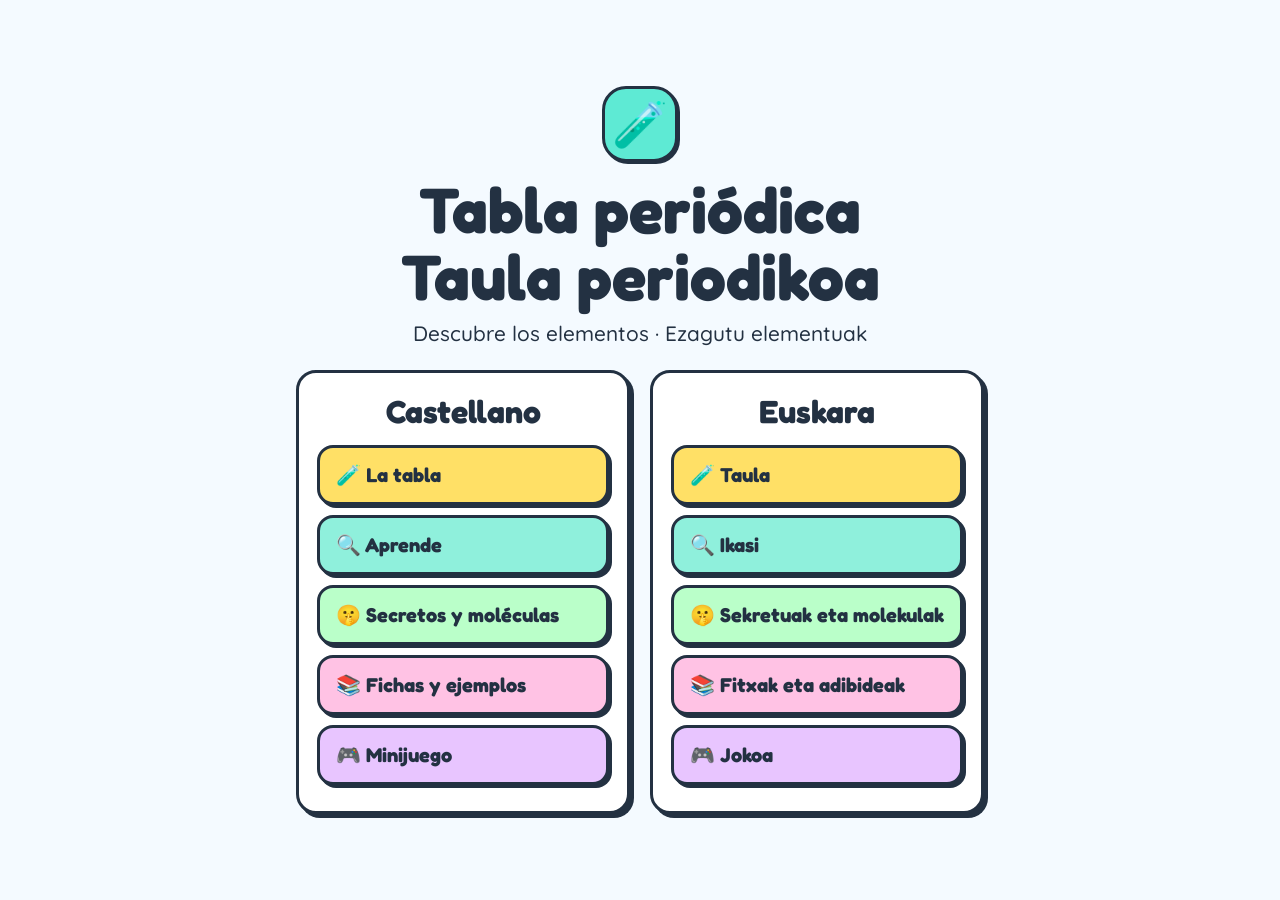
==== index.html @ 5d47e3de "feat: add bilingual kids periodic table site Co-Authored-By: Claude Sonnet 5.5 <noreply@anthropic.co" ====
<!doctype html>
<html lang="es">
<head>
<meta charset="utf-8">
<meta name="viewport" content="width=device-width, initial-scale=1, viewport-fit=cover">
<meta name="theme-color" content="#f4faff">
<title>Tabla periódica infantil · Taula periodiko txikia</title>
<meta name="description" content="Tabla periódica interactiva para niños y niñas, en castellano y euskera. Taula periodiko interaktiboa haurrentzat, gaztelaniaz eta euskaraz.">
<link rel="icon" href="assets/icon.svg" type="image/svg+xml">
<link rel="manifest" href="manifest.webmanifest">
<link rel="stylesheet" href="assets/css/site.css">
</head>
<body>
<main class="home"><div>
  <div class="logo" style="margin:0 auto 14px;width:76px;height:76px;font-size:2.8rem;border-radius:24px;border-width:3px">🧪</div>
  <h1>Tabla periódica<br>Taula periodikoa</h1>
  <p>Descubre los elementos · Ezagutu elementuak</p>
  <div class="langs">
    <section class="fun-card lc" lang="es"><h2>Castellano</h2>
      <a href="es/tabla.html" style="--c:#ffe066">🧪 La tabla</a>
      <a href="es/aprende.html" style="--c:#8ff0dc">🔍 Aprende</a>
      <a href="es/secretos.html" style="--c:#baffc9">🤫 Secretos y moléculas</a>
      <a href="es/fichas.html" style="--c:#ffc2e4">📚 Fichas y ejemplos</a>
      <a href="es/quiz.html" style="--c:#e8c5ff">🎮 Minijuego</a></section>
    <section class="fun-card lc" lang="eu"><h2>Euskara</h2>
      <a href="eu/tabla.html" style="--c:#ffe066">🧪 Taula</a>
      <a href="eu/aprende.html" style="--c:#8ff0dc">🔍 Ikasi</a>
      <a href="eu/secretos.html" style="--c:#baffc9">🤫 Sekretuak eta molekulak</a>
      <a href="eu/fichas.html" style="--c:#ffc2e4">📚 Fitxak eta adibideak</a>
      <a href="eu/quiz.html" style="--c:#e8c5ff">🎮 Jokoa</a></section>
  </div></div></main>
</body>
</html>
---- assets/css/site.css ----
@font-face{font-family:"Fredoka";font-weight:400;font-display:swap;src:url(../fonts/fredoka-1.ttf) format("truetype")}
@font-face{font-family:"Fredoka";font-weight:600;font-display:swap;src:url(../fonts/fredoka-2.ttf) format("truetype")}
@font-face{font-family:"Fredoka";font-weight:700;font-display:swap;src:url(../fonts/fredoka-3.ttf) format("truetype")}
@font-face{font-family:"Quicksand";font-weight:500;font-display:swap;src:url(../fonts/quicksand-1.ttf) format("truetype")}
@font-face{font-family:"Quicksand";font-weight:700;font-display:swap;src:url(../fonts/quicksand-2.ttf) format("truetype")}

:root{
  --ink:#233142; --bg:#f4faff; --muted:#5b6b80; --teal:#0eb194; --sun:#ffe066;
  --alk:#ffb3ba; --alke:#ffdfba; --tra:#ffffba; --pos:#baffc9; --met:#bae1ff;
  --non:#e8c5ff; --hal:#ffd1dc; --nob:#c7ceea; --lan:#fdfd96; --act:#fed0bb;
}
*{box-sizing:border-box;-webkit-tap-highlight-color:transparent}
html{scroll-behavior:smooth}
body{margin:0;background:var(--bg);color:var(--ink);font-family:"Quicksand","Fredoka",system-ui,sans-serif;font-weight:500;line-height:1.45}
h1,h2,h3,.fun{font-family:"Fredoka","Quicksand",sans-serif;font-weight:700}
button{font:inherit;color:inherit}
a{color:inherit}
.hidden{display:none!important}

/* ---------- header ---------- */
.top{position:sticky;top:0;z-index:40;background:#fffffff2;backdrop-filter:blur(8px);border-bottom:4px solid var(--ink);padding:10px 16px 8px}
.top .row{max-width:1400px;margin:0 auto;display:flex;flex-wrap:wrap;align-items:center;gap:10px 16px}
.brand{display:flex;align-items:center;gap:12px;text-decoration:none;margin-right:auto}
.logo{width:46px;height:46px;border:2px solid var(--ink);border-radius:16px;background:#5eead4;display:grid;place-items:center;font-size:1.6rem;box-shadow:2px 2px 0 var(--ink)}
.brand h1{margin:0;font-size:1.35rem;line-height:1.05}
.brand small{display:block;color:var(--muted);font-weight:500;font-size:.85rem}
.seg{display:inline-flex;border:3px solid var(--ink);border-radius:999px;overflow:hidden;background:#fff;box-shadow:2px 2px 0 var(--ink)}
.seg a{padding:6px 16px;font-weight:700;text-decoration:none;font-family:"Fredoka",sans-serif}
.seg a.on{background:var(--ink);color:#fff}
.btn{display:inline-flex;align-items:center;gap:6px;border:2px solid var(--ink);border-radius:14px;background:#fff;padding:7px 14px;font-weight:700;cursor:pointer;text-decoration:none;box-shadow:2px 2px 0 var(--ink);transition:transform .1s,box-shadow .1s;font-family:"Fredoka",sans-serif}
.btn:active{transform:translate(2px,2px);box-shadow:0 0 0 var(--ink)}
.btn.y{background:#ffe066}.btn.t{background:#8ff0dc}.btn.p{background:#ffc2e4}.btn.d{background:var(--ink);color:#fff}
.tabs{max-width:1400px;margin:8px auto 0;display:flex;gap:8px;overflow-x:auto;padding:2px 2px 6px}
.tabs a{flex:none;border:2px solid var(--ink);border-radius:14px;padding:8px 16px;font-weight:700;text-decoration:none;background:#fff;box-shadow:2px 2px 0 var(--ink);white-space:nowrap;font-family:"Fredoka",sans-serif}
.tabs a[aria-current=page]{background:var(--ink);color:#fff}
main{max-width:1400px;margin:0 auto;padding:16px}
footer.foot{text-align:center;color:var(--muted);font-size:.9rem;padding:20px 16px 34px;border-top:2px dashed #cdd9e6;margin-top:30px}

/* ---------- cards ---------- */
.fun-card{background:#fff;border:3px solid var(--ink);border-radius:20px;box-shadow:4px 4px 0 var(--ink);padding:16px 18px}
h2.sec{font-size:clamp(1.5rem,3.2vw,2.1rem);margin:28px 0 12px;display:flex;align-items:center;gap:10px}
h2.sec:first-child{margin-top:6px}
p.lead{font-size:1.12rem;margin:0 0 10px}
.cards{display:grid;grid-template-columns:repeat(auto-fill,minmax(min(100%,290px),1fr));gap:16px}
.card h3{margin:0 0 6px;font-size:1.25rem;display:flex;gap:8px;align-items:center}
.card p{margin:0}
.card .em{font-size:2rem}
.yr{display:inline-block;background:var(--sun);border:2px solid var(--ink);border-radius:10px;padding:0 10px;font-weight:700;font-family:"Fredoka",sans-serif;margin-bottom:6px}
.cat-alk{--c:var(--alk)}.cat-alke{--c:var(--alke)}.cat-tra{--c:var(--tra)}.cat-pos{--c:var(--pos)}.cat-met{--c:var(--met)}
.cat-non{--c:var(--non)}.cat-hal{--c:var(--hal)}.cat-nob{--c:var(--nob)}.cat-lan{--c:var(--lan)}.cat-act{--c:var(--act)}

/* ---------- search + filters ---------- */
.searchbar{display:flex;gap:12px;align-items:center;flex-wrap:wrap}
.searchbar input{flex:1 1 280px;min-width:0;border:3px solid var(--ink);border-radius:16px;padding:12px 16px;font:inherit;font-weight:700;background:#fff;box-shadow:2px 2px 0 var(--ink)}
.searchbar input:focus{outline:3px solid var(--teal)}
.fams{display:grid;grid-template-columns:repeat(auto-fill,minmax(230px,1fr));gap:8px;margin-top:10px}
.chip{display:flex;align-items:center;gap:8px;border:2px solid var(--ink);border-radius:12px;background:var(--c,#fff);padding:6px 10px;font-weight:700;cursor:pointer;text-align:left;font-size:.92rem;line-height:1.15}
.chip i{flex:none;width:16px;height:16px;border-radius:50%;border:2px solid var(--ink);background:#fff}
.chip.on i{background:var(--ink)}
.chip.off{opacity:.4}

/* ---------- periodic table ---------- */
.tbl-wrap{overflow-x:auto;padding:6px 4px 14px}
.tbl{container-type:inline-size;min-width:900px}
.grid{--u:calc(100cqw/18);display:grid;grid-template-columns:repeat(18,1fr);gap:calc(var(--u)*.05);grid-template-rows:repeat(7,auto) calc(var(--u)*.3) repeat(2,auto)}
.cell{position:relative;aspect-ratio:1/1.06;min-width:0;display:flex;flex-direction:column;align-items:center;justify-content:center;background:var(--c);
  border:2px solid var(--ink);border-radius:calc(var(--u)*.14);box-shadow:2px 2px 0 var(--ink);cursor:pointer;padding:0;transition:transform .12s}
.cell:hover,.cell:focus-visible{transform:scale(1.18) translateY(-3px);z-index:20;box-shadow:0 8px 16px #0003,3px 3px 0 var(--ink);outline:0}
.cell.act{outline:4px solid var(--teal);outline-offset:2px;transform:scale(1.18);z-index:25}
.cell.dim{opacity:.2;filter:grayscale(50%)}
.cell .n{position:absolute;top:4%;left:9%;font-size:calc(var(--u)*.2);font-weight:700}
.cell .e{position:absolute;top:2%;right:6%;font-size:calc(var(--u)*.3);line-height:1.1}
.cell .s{font-family:"Fredoka",sans-serif;font-size:calc(var(--u)*.44);font-weight:700;line-height:1;margin-top:calc(var(--u)*.1)}
.cell .nm{font-size:calc(var(--u)*.155);font-weight:700;line-height:1;max-width:96%;overflow:hidden;white-space:nowrap;letter-spacing:-.02em}
.ph{aspect-ratio:1/1.06;display:flex;flex-direction:column;align-items:center;justify-content:center;text-align:center;background:var(--c);border:2px dashed var(--ink);
  border-radius:calc(var(--u)*.14);font-size:calc(var(--u)*.155);font-weight:700;line-height:1.1;overflow:hidden;min-width:0}
.keybox{grid-row:1/4;grid-column:3/8;display:flex;gap:calc(var(--u)*.2);align-items:center;background:#fff;border:3px solid var(--ink);border-radius:20px;box-shadow:4px 4px 0 var(--ink);padding:calc(var(--u)*.15)}
.keybox .mini{flex:none;width:calc(var(--u)*1.35);aspect-ratio:1/1.06;position:relative;background:var(--alk);border:2px solid var(--ink);border-radius:calc(var(--u)*.14);display:flex;flex-direction:column;align-items:center;justify-content:center;box-shadow:2px 2px 0 var(--ink)}
.keybox .mini .n{position:absolute;top:4%;left:8%;font-size:calc(var(--u)*.26);font-weight:700}
.keybox .mini .e{position:absolute;top:0;right:5%;font-size:calc(var(--u)*.4)}
.keybox .mini .s{font-family:"Fredoka",sans-serif;font-size:calc(var(--u)*.6);font-weight:700;line-height:1;margin-top:calc(var(--u)*.16)}
.keybox .mini .nm{font-size:calc(var(--u)*.21);font-weight:700}
.keybox h3{margin:0 0 calc(var(--u)*.05);font-size:calc(var(--u)*.27)}
.keybox ol{margin:0;padding:0;list-style:none;font-size:calc(var(--u)*.21);font-weight:700;line-height:1.3}
.keybox ol b{display:inline-grid;place-items:center;width:1.4em;height:1.4em;border-radius:50%;background:var(--ink);color:#fff;margin-right:.4em;font-size:.85em}
.hello{grid-row:1/4;grid-column:8/13;display:flex;align-items:center;justify-content:center;text-align:center;font-family:"Fredoka",sans-serif;font-weight:700;font-size:calc(var(--u)*.3);gap:calc(var(--u)*.2);padding:calc(var(--u)*.1)}
.hello span.big{font-size:calc(var(--u)*1.1)}

/* ---------- detail panel ---------- */
.detail{display:grid;grid-template-columns:auto 1fr;gap:22px;align-items:center;margin-top:16px;background:var(--c,#fff)}
.detail .badge{background:#fff;border:3px solid var(--ink);border-radius:18px;padding:8px 18px;text-align:center;box-shadow:3px 3px 0 var(--ink);min-width:120px}
.detail .badge .num{font-weight:700}
.detail .badge .sym{font-family:"Fredoka",sans-serif;font-size:3.6rem;line-height:1;font-weight:700}
.detail .badge .emo{font-size:2.4rem;line-height:1.1}
.detail h2{margin:0;font-size:2rem}
.detail .fam{display:inline-block;background:#fff;border:2px solid var(--ink);border-radius:999px;padding:1px 12px;font-weight:700;font-size:.85rem;margin-bottom:4px}
.detail .hint{font-size:1.25rem;margin:4px 0 10px}
.detail .acts{display:flex;gap:10px;flex-wrap:wrap}
@media (max-width:640px){.detail{grid-template-columns:1fr;text-align:center}.detail .acts{justify-content:center}}

/* ---------- learn page ---------- */
.two{display:grid;grid-template-columns:repeat(auto-fit,minmax(min(100%,320px),1fr));gap:16px}
.two .fun-card h2{margin:0 0 6px;font-size:1.5rem}
.two .fun-card p{margin:0 0 8px;font-size:1.05rem}
.steps{list-style:none;padding:0;margin:0;display:grid;gap:10px}
.steps li{display:flex;gap:14px;align-items:center;font-size:1.12rem}
.steps b{flex:none;width:40px;height:40px;border-radius:50%;background:var(--ink);color:#fff;display:grid;place-items:center;font-family:"Fredoka",sans-serif;font-size:1.2rem}
.readbox{display:grid;grid-template-columns:minmax(200px,300px) 1fr;gap:26px;align-items:center}
.ex{position:relative;background:var(--alk);border:3px solid var(--ink);border-radius:22px;aspect-ratio:1/1.06;max-width:280px;margin:12px auto;display:flex;flex-direction:column;align-items:center;justify-content:center;box-shadow:4px 4px 0 var(--ink)}
.ex .n{position:absolute;top:10px;left:16px;font-size:2rem;font-weight:700}
.ex .e{position:absolute;top:6px;right:12px;font-size:3rem}
.ex .s{font-family:"Fredoka",sans-serif;font-size:5.4rem;font-weight:700;line-height:1;margin-top:1.2rem}
.ex .nm{font-size:1.5rem;font-weight:700}
@media (max-width:700px){.readbox{grid-template-columns:1fr}}
.time{position:relative;display:grid;gap:14px;padding-left:20px;border-left:5px solid var(--ink);margin-left:12px}
.time .it{position:relative}
.time .it::before{content:"";position:absolute;left:-33px;top:18px;width:20px;height:20px;border-radius:50%;background:var(--sun);border:3px solid var(--ink)}
.time .it h3{margin:2px 0 2px;font-size:1.2rem}
.fam-card{background:var(--c)}
.fam-card h3{font-size:1.15rem}

/* ---------- molecules ---------- */
.mol{display:flex;gap:6px;align-items:center;margin:8px 0;flex-wrap:wrap}
.atom{position:relative;width:46px;height:46px;border-radius:50%;border:3px solid var(--ink);display:grid;place-items:center;font-weight:700;font-size:1.05rem;background:var(--cpk,#ddd);color:var(--tx,var(--ink));font-family:"Fredoka",sans-serif}
.atom b{position:absolute;right:-8px;bottom:-8px;background:var(--ink);color:#fff;border-radius:99px;font-size:.72rem;padding:0 6px}
.formula{font-size:1.5rem;font-weight:700;font-family:"Fredoka",sans-serif;margin-left:6px}
.molcard{background:var(--bgc)}
.molcard .top2{display:flex;justify-content:space-between;align-items:center}
.molcard .em{font-size:2.4rem}
.bars{display:grid;gap:10px}
.bar-row{display:grid;grid-template-columns:160px 1fr 56px;gap:10px;align-items:center;font-weight:700}
.bar-row .track{height:28px;background:#fff;border:3px solid var(--ink);border-radius:999px;overflow:hidden}
.bar-row .fill{height:100%;background:var(--c);border-right:3px solid var(--ink)}
@media (max-width:560px){.bar-row{grid-template-columns:110px 1fr 46px}}
.scene .it{display:flex;gap:10px;align-items:center;margin-top:10px;line-height:1.25}
.scene .it .em{font-size:2rem}

/* ---------- fichas ---------- */
.fichas{display:grid;grid-template-columns:repeat(auto-fill,minmax(min(100%,260px),1fr));gap:12px}
.ficha{display:flex;gap:12px;align-items:center;background:var(--c);border:3px solid var(--ink);border-radius:18px;box-shadow:3px 3px 0 var(--ink);padding:10px 14px;text-decoration:none;transition:transform .1s}
.ficha:hover{transform:translateY(-3px)}
.ficha .em{font-size:2.2rem}
.ficha .hd{font-family:"Fredoka",sans-serif;font-weight:700;font-size:1.1rem;line-height:1.1}
.ficha p{margin:2px 0 0;font-size:.85rem;line-height:1.25}

/* ---------- element page ---------- */
.hero{display:grid;grid-template-columns:auto 1fr;gap:26px;align-items:center;background:var(--c)}
.hero .emo{font-size:clamp(6rem,15vw,10rem);line-height:1}
.hero .sym{font-family:"Fredoka",sans-serif;font-size:clamp(4rem,9vw,6.5rem);line-height:.95;font-weight:700}
.hero h1{margin:0;font-size:clamp(2rem,6vw,3.4rem);line-height:1.05}
.hero .num{display:inline-block;background:#fff;border:3px solid var(--ink);border-radius:999px;padding:0 16px;font-weight:700;font-family:"Fredoka",sans-serif;font-size:1.2rem}
.hero .hint{font-size:1.35rem;margin:8px 0 12px}
@media (max-width:620px){.hero{grid-template-columns:1fr;text-align:center}}
.facts{display:grid;grid-template-columns:repeat(auto-fill,minmax(min(100%,200px),1fr));gap:12px}
.fact{background:#fff;border:3px solid var(--ink);border-radius:16px;box-shadow:3px 3px 0 var(--ink);padding:10px 14px}
.fact small{display:block;color:var(--muted);font-weight:700;font-size:.8rem;text-transform:uppercase;letter-spacing:.04em}
.fact b{font-family:"Fredoka",sans-serif;font-size:1.3rem;line-height:1.2}
.uses{display:grid;grid-template-columns:repeat(auto-fit,minmax(min(100%,230px),1fr));gap:14px}
.use{display:flex;gap:12px;align-items:center;background:#fff;border:3px solid var(--ink);border-radius:18px;box-shadow:3px 3px 0 var(--ink);padding:12px 14px;font-size:1.08rem}
.use .em{font-size:2.4rem}
.curio{background:#fff8d6;display:flex;gap:14px;align-items:center;font-size:1.2rem}
.curio .em{font-size:2.6rem}
.minipt{display:grid;grid-template-columns:repeat(18,1fr);gap:3px;max-width:640px}
.minipt a{aspect-ratio:1;background:var(--c);border:1.5px solid var(--ink);border-radius:4px;display:grid;place-items:center;font-size:.55rem;font-weight:700;text-decoration:none;min-width:0}
.minipt a.me{outline:3px solid var(--teal);transform:scale(1.5);z-index:2;background:var(--sun);border-width:2px}
.minipt i{display:block}
.nav2{display:flex;justify-content:space-between;gap:10px;flex-wrap:wrap;margin-top:22px}

/* ---------- quiz ---------- */
.quiz{text-align:center;max-width:820px;margin:0 auto}
.quiz .score{font-family:"Fredoka",sans-serif;font-size:1.3rem}
.quiz .bigem{font-size:clamp(4.5rem,14vw,8rem);line-height:1}
.quiz .q{font-family:"Fredoka",sans-serif;font-size:clamp(1.4rem,3.4vw,2rem);margin:6px 0}
.quiz .hintq{font-size:1.3rem;margin:4px auto 16px}
.opts{display:flex;gap:14px;flex-wrap:wrap;justify-content:center}
.opt{min-width:150px;min-height:96px;border:3px solid var(--ink);border-radius:20px;background:var(--c,#fff);cursor:pointer;font-size:1.15rem;font-weight:700;padding:8px 16px;box-shadow:4px 4px 0 var(--ink)}
.opt .sy{display:block;font-family:"Fredoka",sans-serif;font-size:2.4rem;line-height:1}
.opt:active{transform:translate(3px,3px);box-shadow:none}
.opt.ok{background:#7be08a}
.opt.no{animation:shake .35s;background:#ffb3b3}
@keyframes shake{25%{transform:translateX(-8px)}75%{transform:translateX(8px)}}
.feedback{min-height:3em;font-size:1.3rem;font-weight:700;margin-top:14px}
.confetti{position:fixed;inset:0;pointer-events:none;z-index:60;overflow:hidden}
.confetti span{position:absolute;top:-30px;font-size:2rem;animation:fall 1.6s ease-in forwards}
@keyframes fall{to{transform:translateY(110vh) rotate(540deg)}}

/* ---------- downloads ---------- */
.dl{display:grid;grid-template-columns:repeat(auto-fit,minmax(min(100%,300px),1fr));gap:16px}
.dl a{display:block;text-decoration:none}
.dl img{width:100%;height:auto;border:2px solid var(--ink);border-radius:12px;display:block}
.dl span{display:block;margin-top:8px;font-family:"Fredoka",sans-serif;font-weight:700}

/* ---------- landing ---------- */
.home{min-height:100vh;display:grid;place-items:center;padding:20px;text-align:center}
.home h1{font-size:clamp(2.2rem,6vw,4rem);margin:0;line-height:1.05}
.home p{font-size:1.3rem;margin:8px 0 22px}
.langs{display:grid;grid-template-columns:repeat(auto-fit,minmax(min(100%,300px),1fr));gap:20px;max-width:900px;margin:0 auto}
.lc h2{margin:0 0 10px;font-size:2rem}
.lc a{display:flex;align-items:center;gap:12px;min-height:60px;margin:10px 0;padding:0 16px;border:3px solid var(--ink);border-radius:16px;background:var(--c);text-decoration:none;font-weight:700;font-size:1.25rem;box-shadow:3px 3px 0 var(--ink);font-family:"Fredoka",sans-serif}
.lc a:active{transform:translate(3px,3px);box-shadow:none}

/* ---------- print ---------- */
@media print{
  .top,.searchbar,.fams,.acts,.foot,.nav2,.dl,.quiz{display:none!important}
  body{background:#fff;-webkit-print-color-adjust:exact;print-color-adjust:exact}
  .tbl-wrap{overflow:visible}.tbl{min-width:0}
  .fun-card,.ficha,.fact,.use{box-shadow:none;break-inside:avoid}
  .cell:hover{transform:none}
  @page{size:A4 landscape;margin:8mm}
}
.cell .nm.l{font-size:calc(var(--u)*.125)}
.detail h2::first-letter,.hero h1::first-letter,.ficha .hd::first-letter{text-transform:uppercase}
.dl{align-items:start}
.ex{width:100%}

/* full-width table page */
body[data-page=tabla] main{max-width:none;padding:12px 14px}
body[data-page=tabla] .top .row,body[data-page=tabla] .tabs{max-width:none}
body[data-page=tabla] .tbl{min-width:900px}

/* element modal */
.modal{position:fixed;inset:0;z-index:100;background:#233142b3;display:none;align-items:center;justify-content:center;padding:14px;overflow:auto}
.modal.open{display:flex}
.mbox{position:relative;width:min(1040px,100%);max-height:100%;overflow:auto;background:var(--c,#fff);border:4px solid var(--ink);border-radius:28px;box-shadow:8px 8px 0 var(--ink);
  padding:clamp(16px,3vw,32px);display:grid;grid-template-columns:minmax(200px,300px) 1fr;gap:clamp(14px,3vw,34px);align-items:center;animation:pop .18s ease-out}
@keyframes pop{from{transform:scale(.9);opacity:0}}
.mx{position:absolute;top:12px;right:14px;padding:4px 12px}
.mleft{text-align:center;background:#fff;border:3px solid var(--ink);border-radius:22px;box-shadow:4px 4px 0 var(--ink);padding:12px 10px}
.mnum{font-family:"Fredoka",sans-serif;font-weight:700;font-size:1.3rem}
.memo{font-size:clamp(5rem,12vw,8rem);line-height:1.05}
.msym{font-family:"Fredoka",sans-serif;font-weight:700;font-size:clamp(3.4rem,8vw,5.5rem);line-height:1}
.mright h2{margin:4px 0 2px;font-size:clamp(2rem,5vw,3.2rem);line-height:1.05}
.mright h2::first-letter{text-transform:uppercase}
.mfam{display:inline-block;background:#fff;border:2px solid var(--ink);border-radius:999px;padding:1px 12px;font-weight:700;font-size:.9rem;margin-right:40px}
.mhint{font-size:clamp(1.15rem,2.6vw,1.6rem);margin:6px 0 12px;line-height:1.3}
.mfacts{display:grid;grid-template-columns:repeat(auto-fit,minmax(130px,1fr));gap:8px;margin-bottom:12px}
.mfacts span{background:#fff;border:2px solid var(--ink);border-radius:12px;padding:6px 10px}
.mfacts small{display:block;color:var(--muted);font-weight:700;font-size:.7rem;text-transform:uppercase}
.mfacts b{font-family:"Fredoka",sans-serif;font-size:1.1rem}
.muses{display:grid;gap:6px;margin-bottom:10px}
.muses span{display:flex;gap:10px;align-items:center;background:#ffffffcc;border:2px solid var(--ink);border-radius:12px;padding:5px 10px;font-weight:700}
.muses i{font-style:normal;font-size:1.7rem}
.mcur{margin:0 0 12px;font-size:1.02rem}
.macts{display:flex;gap:8px;flex-wrap:wrap}
@media (max-width:700px){.mbox{grid-template-columns:1fr;text-align:center}.mleft{display:flex;gap:10px;align-items:center;justify-content:center;flex-wrap:wrap}.memo{font-size:4.5rem}.msym{font-size:3.4rem}.macts{justify-content:center}.mfam{margin-right:0}}
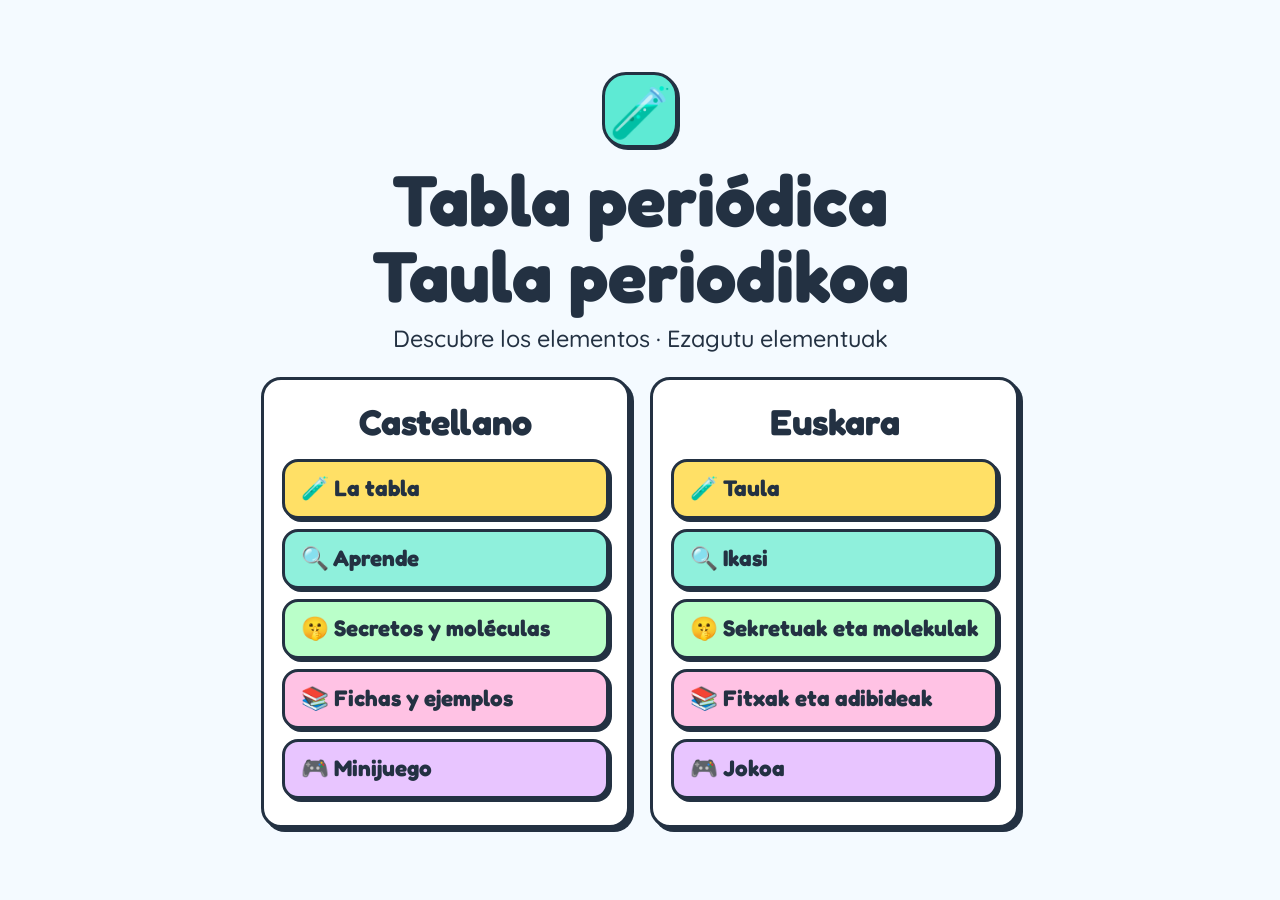
==== commit c27afa4e: "feat: offline support, older-tablet compatibility, accessibility, share previews Co-Authored-By: Cla" ====
--- a/index.html
+++ b/index.html
@@ -4,8 +4,23 @@
 <meta charset="utf-8">
 <meta name="viewport" content="width=device-width, initial-scale=1, viewport-fit=cover">
 <meta name="theme-color" content="#f4faff">
+<!-- meta:start -->
 <title>Tabla periódica infantil · Taula periodiko txikia</title>
 <meta name="description" content="Tabla periódica interactiva para niños y niñas, en castellano y euskera. Taula periodiko interaktiboa haurrentzat, gaztelaniaz eta euskaraz.">
+<link rel="canonical" href="https://endikafac.github.io/tabla-periodica/">
+<link rel="alternate" hreflang="es" href="https://endikafac.github.io/tabla-periodica/es/tabla.html">
+<link rel="alternate" hreflang="eu" href="https://endikafac.github.io/tabla-periodica/eu/tabla.html">
+<link rel="alternate" hreflang="x-default" href="https://endikafac.github.io/tabla-periodica/">
+<meta property="og:type" content="website">
+<meta property="og:site_name" content="Tabla periódica infantil · Taula periodiko txikia">
+<meta property="og:title" content="Tabla periódica infantil · Taula periodiko txikia">
+<meta property="og:description" content="Descubre los elementos · Ezagutu elementuak">
+<meta property="og:url" content="https://endikafac.github.io/tabla-periodica/">
+<meta property="og:image" content="https://endikafac.github.io/tabla-periodica/descargas/tabla-periodica-infantil-es.png">
+<meta property="og:image:width" content="3000"><meta property="og:image:height" content="2000">
+<meta name="twitter:card" content="summary_large_image">
+<link rel="apple-touch-icon" href="assets/icon-180.png">
+<!-- meta:end -->
 <link rel="icon" href="assets/icon.svg" type="image/svg+xml">
 <link rel="manifest" href="manifest.webmanifest">
 <link rel="stylesheet" href="assets/css/site.css">
@@ -29,5 +44,6 @@
       <a href="eu/fichas.html" style="--c:#ffc2e4">📚 Fitxak eta adibideak</a>
       <a href="eu/quiz.html" style="--c:#e8c5ff">🎮 Jokoa</a></section>
   </div></div></main>
+<script>if("serviceWorker" in navigator&&(location.protocol==="https:"||location.hostname==="localhost"))addEventListener("load",()=>navigator.serviceWorker.register("sw.js").catch(()=>{}));</script>
 </body>
 </html>
--- a/assets/css/site.css
+++ b/assets/css/site.css
@@ -62,7 +62,7 @@
 /* ---------- periodic table ---------- */
 .tbl-wrap{overflow-x:auto;padding:6px 4px 14px}
 .tbl{container-type:inline-size;min-width:900px}
-.grid{--u:calc(100cqw/18);display:grid;grid-template-columns:repeat(18,1fr);gap:calc(var(--u)*.05);grid-template-rows:repeat(7,auto) calc(var(--u)*.3) repeat(2,auto)}
+.grid{display:grid;grid-template-columns:repeat(18,1fr);gap:calc(var(--u)*.05);grid-template-rows:repeat(7,auto) calc(var(--u)*.3) repeat(2,auto)}
 .cell{position:relative;aspect-ratio:1/1.06;min-width:0;display:flex;flex-direction:column;align-items:center;justify-content:center;background:var(--c);
   border:2px solid var(--ink);border-radius:calc(var(--u)*.14);box-shadow:2px 2px 0 var(--ink);cursor:pointer;padding:0;transition:transform .12s}
 .cell:hover,.cell:focus-visible{transform:scale(1.18) translateY(-3px);z-index:20;box-shadow:0 8px 16px #0003,3px 3px 0 var(--ink);outline:0}
@@ -243,3 +243,182 @@
 .mcur{margin:0 0 12px;font-size:1.02rem}
 .macts{display:flex;gap:8px;flex-wrap:wrap}
 @media (max-width:700px){.mbox{grid-template-columns:1fr;text-align:center}.mleft{display:flex;gap:10px;align-items:center;justify-content:center;flex-wrap:wrap}.memo{font-size:4.5rem}.msym{font-size:3.4rem}.macts{justify-content:center}.mfam{margin-right:0}}
+
+/* ---- text size, sticky nav, quiz extras ---- */
+html{font-size:112.5%;-webkit-text-size-adjust:100%}
+.fsz{display:inline-flex;gap:6px}
+.fsz .btn{padding:5px 10px}
+.mixtag{font-family:"Quicksand",sans-serif;font-size:.7rem;background:#fff;border:2px solid var(--ink);border-radius:999px;padding:0 8px;vertical-align:middle}
+.stickynav{position:fixed;left:0;right:0;bottom:0;z-index:35;display:flex;gap:10px;padding:10px 12px calc(10px + env(safe-area-inset-bottom));background:#fff;border-top:4px solid var(--ink)}
+.stickynav .btn{flex:1;justify-content:center;font-size:1.1rem;padding:12px 8px;min-height:52px}
+body.has-sticky{padding-bottom:92px}
+body.has-sticky .foot{margin-bottom:0}
+.qstat{display:flex;gap:10px 22px;justify-content:center;flex-wrap:wrap;font-family:"Fredoka",sans-serif;font-size:1.1rem;margin-bottom:6px}
+.fbtns{display:flex;gap:10px;justify-content:center;flex-wrap:wrap;margin-top:10px}
+.quiz .q{font-size:clamp(1.5rem,3.6vw,2.2rem)}
+.quiz .hintq{font-size:1.5rem;font-weight:700}
+.opt{font-size:1.3rem}
+.macts{position:sticky;bottom:-4px;background:var(--c,#fff);padding:8px 0 2px}
+.swipehint{display:none;text-align:center;font-weight:700;margin:0 0 8px}
+p.lead{font-size:1.25rem}
+.card p,.two .fun-card p,.use,.fact b{font-size:1.2rem}
+.steps li{font-size:1.25rem}
+
+/* ---- mobile ---- */
+@media (max-width:640px){
+  html{font-size:106.25%}
+  .top{padding:8px 10px 6px}
+  .top .row{gap:8px}
+  .brand small,.hide-m{display:none!important}
+  .brand h1{font-size:1.05rem}
+  .logo{width:38px;height:38px;font-size:1.3rem;border-radius:12px}
+  .seg a{padding:5px 10px;font-size:.9rem}
+  .btn{padding:6px 10px}
+  .tabs a{padding:8px 12px;font-size:.95rem}
+  main,body[data-page=tabla] main{padding:10px}
+  .tbl{min-width:1000px}
+  .swipehint{display:block}
+  .fams{grid-template-columns:1fr 1fr}
+  .chip{font-size:.8rem;padding:5px 8px}
+  .facts{grid-template-columns:1fr 1fr}
+  .fact b{font-size:1.1rem}
+  .cards,.two,.uses,.dl{grid-template-columns:1fr}
+  .opts{flex-direction:column;align-items:stretch}
+  .opt{min-width:0;min-height:64px;width:100%}
+  .modal{padding:0;align-items:stretch}
+  .mbox{border-radius:0;max-height:none;min-height:100%;width:100%;border-width:0;box-shadow:none;padding:14px 14px 10px}
+  .mx{top:8px;right:8px}
+  .macts{position:sticky;bottom:0;background:var(--c,#fff);padding:10px 0;border-top:3px solid var(--ink);justify-content:center}
+  .macts .btn{flex:1 1 40%;justify-content:center}
+  .hero .emo{font-size:6rem}
+  .stickynav{padding:8px 8px calc(8px + env(safe-area-inset-bottom));gap:6px}
+  .stickynav .btn{font-size:.95rem;padding:10px 4px}
+  .time{margin-left:6px;padding-left:14px}
+  .time .it::before{left:-27px}
+  .readbox{gap:14px}
+  .bar-row{grid-template-columns:100px 1fr 44px}
+}
+
+/* quiz length picker + progress */
+.lens .len{min-width:130px;min-height:120px;background:#ffe066;font-size:1.1rem}
+.lens .len .sy{font-size:3rem}
+.lens .len small{display:block;font-size:1rem;font-weight:700}
+.progress{height:14px;border:3px solid var(--ink);border-radius:999px;background:#fff;overflow:hidden;margin:0 auto 10px;max-width:520px}
+.progress div{height:100%;background:var(--teal);transition:width .3s}
+
+/* story (atoms) */
+.story{display:grid;gap:14px}
+.step{display:grid;grid-template-columns:auto 1fr;gap:18px;align-items:start}
+.stepn{display:flex;flex-direction:column;align-items:center;gap:6px}
+.stepn b{width:44px;height:44px;border-radius:50%;background:var(--ink);color:#fff;display:grid;place-items:center;font-family:"Fredoka",sans-serif;font-size:1.3rem}
+.stepn span{font-size:2.6rem;line-height:1}
+.step h3{margin:0 0 4px;font-size:1.5rem}
+.step p{margin:0;font-size:1.3rem;line-height:1.5}
+.atomfig{display:flex;gap:20px;align-items:center;flex-wrap:wrap;margin-top:12px}
+.atomfig svg{width:220px;height:220px;flex:none}
+.atomfig ul{list-style:none;margin:0;padding:0;display:grid;gap:8px;font-size:1.25rem}
+.atomfig li span{font-size:1.6rem;margin-right:6px}
+@media (max-width:640px){.step{grid-template-columns:1fr}.stepn{flex-direction:row}.step h3{font-size:1.3rem}.step p{font-size:1.15rem}}
+
+/* quiz modes + explanation */
+.modes .mode{min-width:210px;max-width:260px;min-height:150px;background:#fff;font-size:1.2rem}
+.modes .mode:nth-child(1){background:#baffc9}.modes .mode:nth-child(2){background:#bae1ff}.modes .mode:nth-child(3){background:#ffe066}
+.modes .mode .sy{font-size:2.6rem}
+.modes .mode small{display:block;font-size:.95rem;font-weight:500;margin-top:4px}
+.expl{margin:14px auto 0;max-width:720px;text-align:left;background:#fff8d6;border:3px solid var(--ink);border-radius:18px;padding:12px 16px;font-size:1.15rem;line-height:1.45;font-weight:500}
+
+/* ---- compact menus (top + bottom) ---- */
+.top{padding:6px 12px 4px;border-bottom-width:3px}
+.top .row{gap:6px 12px}
+.logo{width:38px;height:38px;font-size:1.3rem;border-radius:13px}
+.brand h1{font-size:1.15rem}
+.brand small{font-size:.75rem}
+.seg a{padding:4px 12px;font-size:.95rem}
+.btn{padding:5px 12px;font-size:.95rem}
+.fsz .btn{padding:4px 9px}
+.tabs{margin-top:4px;padding:2px 2px 4px;scrollbar-width:none}
+.tabs::-webkit-scrollbar{display:none}
+.tabs a{padding:5px 12px;font-size:.95rem;border-radius:12px}
+.stickynav{padding:6px 10px calc(6px + env(safe-area-inset-bottom));gap:8px;border-top-width:3px}
+.stickynav .btn{min-height:42px;padding:6px 8px;font-size:1rem}
+body.has-sticky{padding-bottom:64px}
+.macts .btn{padding:6px 12px}
+@media (max-width:640px){
+  .top{padding:5px 8px 3px}
+  .top .row{flex-wrap:nowrap;gap:6px}
+  .brand{margin-right:0;flex:none}
+  .brand h1,.brand small{display:none}
+  .row .seg{margin-left:auto}
+  .logo{width:34px;height:34px;font-size:1.1rem}
+  .seg a{padding:3px 9px;font-size:.85rem}
+  .fsz .btn{padding:3px 7px;font-size:.85rem}
+  .btn{padding:4px 9px}
+  .tabs a{padding:4px 10px;font-size:.88rem}
+  .stickynav{padding:5px 6px calc(5px + env(safe-area-inset-bottom));gap:5px}
+  .stickynav .btn{min-height:38px;font-size:.9rem;padding:4px 2px}
+  body.has-sticky{padding-bottom:54px}
+  .fams{display:flex;overflow-x:auto;gap:6px;padding-bottom:4px;scrollbar-width:none}
+  .fams::-webkit-scrollbar{display:none}
+  .fams .chip{flex:none;white-space:nowrap}
+  h2.sec{font-size:1.35rem;margin:18px 0 8px}
+  p.lead{font-size:1.05rem}
+  .macts .btn{padding:5px 8px;font-size:.9rem}
+}
+@media (max-height:520px){.top{position:static}}
+@media (max-width:640px){
+  .searchbar{flex-wrap:nowrap;gap:8px}
+  .searchbar input{padding:8px 12px;font-size:.95rem;border-radius:12px;flex:1 1 auto}
+  .searchbar .btn.d{flex:none;font-size:.85rem;padding:7px 10px}
+  #search.fun-card{padding:10px}
+  body[data-page=tabla] p.lead{display:none}
+  body[data-page=tabla] h2.sec{margin:12px 0 6px}
+  .swipehint{font-size:.9rem;margin:0 0 6px}
+}
+
+/* tablets (portrait): fit the table to the screen, lighter header, one-line family chips */
+@media (min-width:641px) and (max-width:1000px){
+  .tbl,body[data-page=tabla] .tbl{min-width:0}
+  .swipehint{display:none}
+}
+.tbl.narrow .cell .nm{display:none}
+.tbl.narrow .cell .s{margin-top:calc(var(--u)*.2)}
+@media (max-width:900px){
+  .brand small,.hide-m{display:none!important}
+  .fams{display:flex;overflow-x:auto;gap:6px;padding-bottom:4px;scrollbar-width:none}
+  .fams::-webkit-scrollbar{display:none}
+  .fams .chip{flex:none;white-space:nowrap}
+  body[data-page=tabla] p.lead{display:none}
+}
+
+/* ---- modal: scrollable body + slim single-row footer ---- */
+.mbox{display:flex;flex-direction:column;padding:0;gap:0;align-items:stretch;overflow:hidden}
+.mbody{flex:1;min-height:0;overflow:auto;padding:clamp(14px,3vw,28px);display:grid;grid-template-columns:minmax(180px,280px) 1fr;gap:clamp(14px,3vw,30px);align-items:center}
+.mfoot{flex:none;display:flex;gap:8px;padding:8px 12px calc(8px + env(safe-area-inset-bottom));border-top:3px solid var(--ink);background:#fff}
+.mfoot .btn{min-height:40px;padding:4px 12px;font-size:.95rem;justify-content:center;white-space:nowrap}
+.mfoot .mmain{flex:1}
+.mfoot .mnav{flex:none;min-width:64px}
+.mx{top:10px;right:12px;z-index:2}
+@media (max-width:700px){
+  .mbox{height:100%}
+  .mbody{grid-template-columns:1fr;text-align:center;padding:12px 14px}
+  .mfoot{gap:6px;padding:6px 8px calc(6px + env(safe-area-inset-bottom))}
+  .mfoot .btn{min-height:38px;padding:3px 8px;font-size:.88rem}
+  .mfoot .mnav{min-width:52px}
+}
+
+/* ---- accessibility ---- */
+.brand .bt{display:block;font-family:"Fredoka",sans-serif;font-weight:700;font-size:1.15rem;line-height:1.05}
+@media (max-width:640px){.brand .bt{display:none}}
+:focus-visible{outline:4px solid var(--teal);outline-offset:2px}
+.cell:focus-visible{outline-offset:1px}
+.seg{overflow:visible}
+.seg a:first-child{border-radius:999px 0 0 999px}.seg a:last-child{border-radius:0 999px 999px 0}
+.seg a,.fsz .btn,.top .btn,.brand{position:relative}
+.seg a,.top .btn{min-height:34px;display:inline-flex;align-items:center}
+.seg a::after,.fsz .btn::after,.top .btn::after,.brand::after{content:"";position:absolute;inset:-5px}
+.tabs a{min-height:38px;display:inline-flex;align-items:center}
+@media (prefers-reduced-motion:reduce){
+  *,*::before,*::after{animation:none!important;transition:none!important;scroll-behavior:auto!important}
+  .confetti{display:none}
+}
+.say{padding:3px 10px;font-size:.95rem;margin-top:8px}
